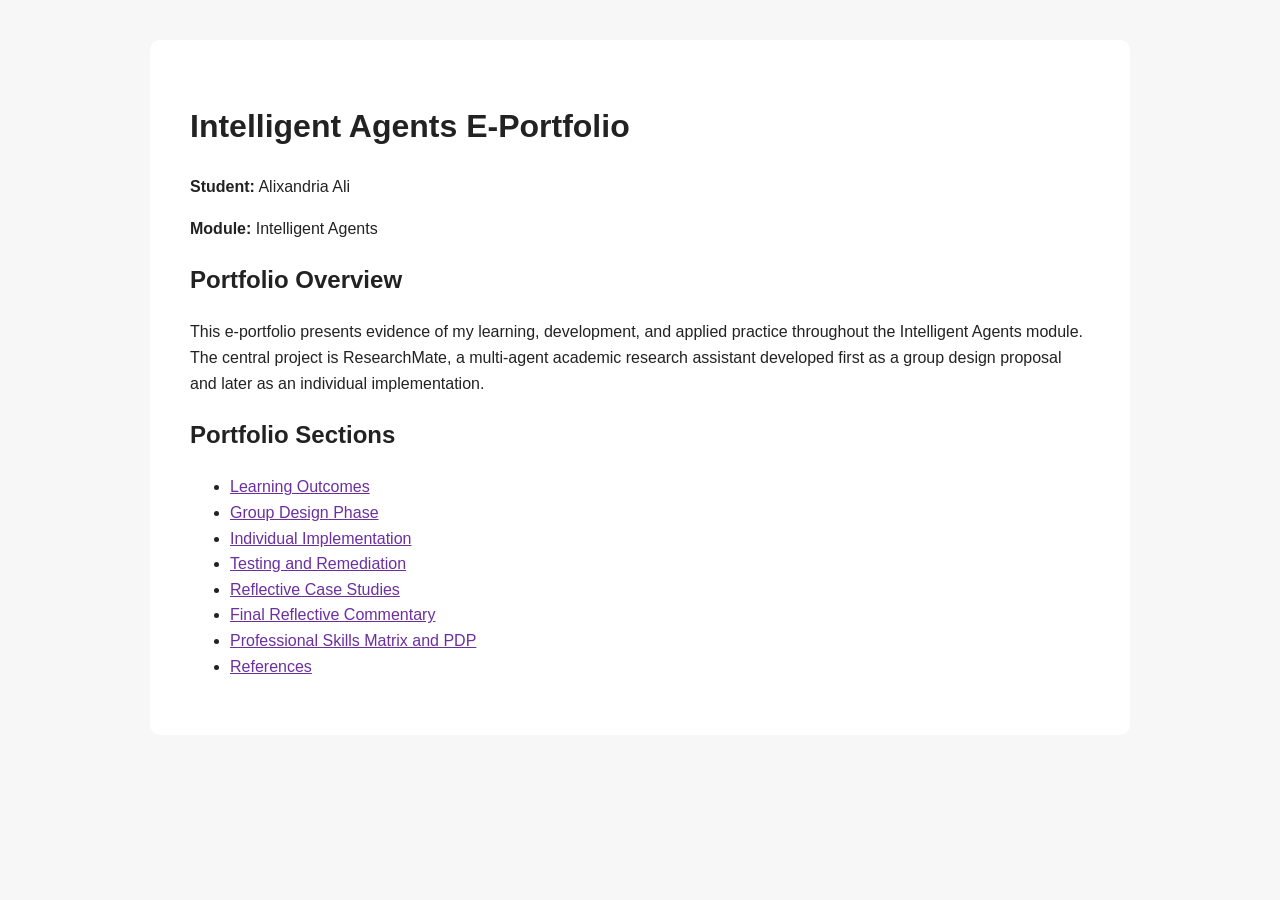
==== index.html @ 06bb1117 "Create Intelligent Agents e-portfolio" ====
﻿<!DOCTYPE html>
<html lang="en">
<head>
  <meta charset="UTF-8">
  <title>Intelligent Agents E-Portfolio | Alixandria Ali</title>
  <link rel="stylesheet" href="style.css">
</head>
<body>
  <main>
    <h1>Intelligent Agents E-Portfolio</h1>
    <p><strong>Student:</strong> Alixandria Ali</p>
    <p><strong>Module:</strong> Intelligent Agents</p>

    <h2>Portfolio Overview</h2>
    <p>
      This e-portfolio presents evidence of my learning, development, and applied practice throughout the Intelligent Agents module.
      The central project is ResearchMate, a multi-agent academic research assistant developed first as a group design proposal and later as an individual implementation.
    </p>

    <h2>Portfolio Sections</h2>
    <ul>
      <li><a href="learning-outcomes.html">Learning Outcomes</a></li>
      <li><a href="group-project.html">Group Design Phase</a></li>
      <li><a href="individual-implementation.html">Individual Implementation</a></li>
      <li><a href="testing-remediation.html">Testing and Remediation</a></li>
      <li><a href="case-studies.html">Reflective Case Studies</a></li>
      <li><a href="reflection.html">Final Reflective Commentary</a></li>
      <li><a href="skills-matrix.html">Professional Skills Matrix and PDP</a></li>
      <li><a href="references.html">References</a></li>
    </ul>
  </main>
</body>
</html>
---- style.css ----
﻿body {
  font-family: Arial, sans-serif;
  line-height: 1.6;
  background: #f7f7f7;
  color: #222;
  margin: 0;
  padding: 0;
}

main {
  max-width: 900px;
  margin: 40px auto;
  background: white;
  padding: 40px;
  border-radius: 10px;
}

h1, h2, h3 {
  color: #222;
}

a {
  color: #6b2fa0;
}

nav {
  margin-bottom: 25px;
}

nav a {
  margin-right: 15px;
}

table {
  border-collapse: collapse;
  width: 100%;
  margin-top: 20px;
}

th, td {
  border: 1px solid #ccc;
  padding: 10px;
  vertical-align: top;
}

th {
  background: #eee;
}
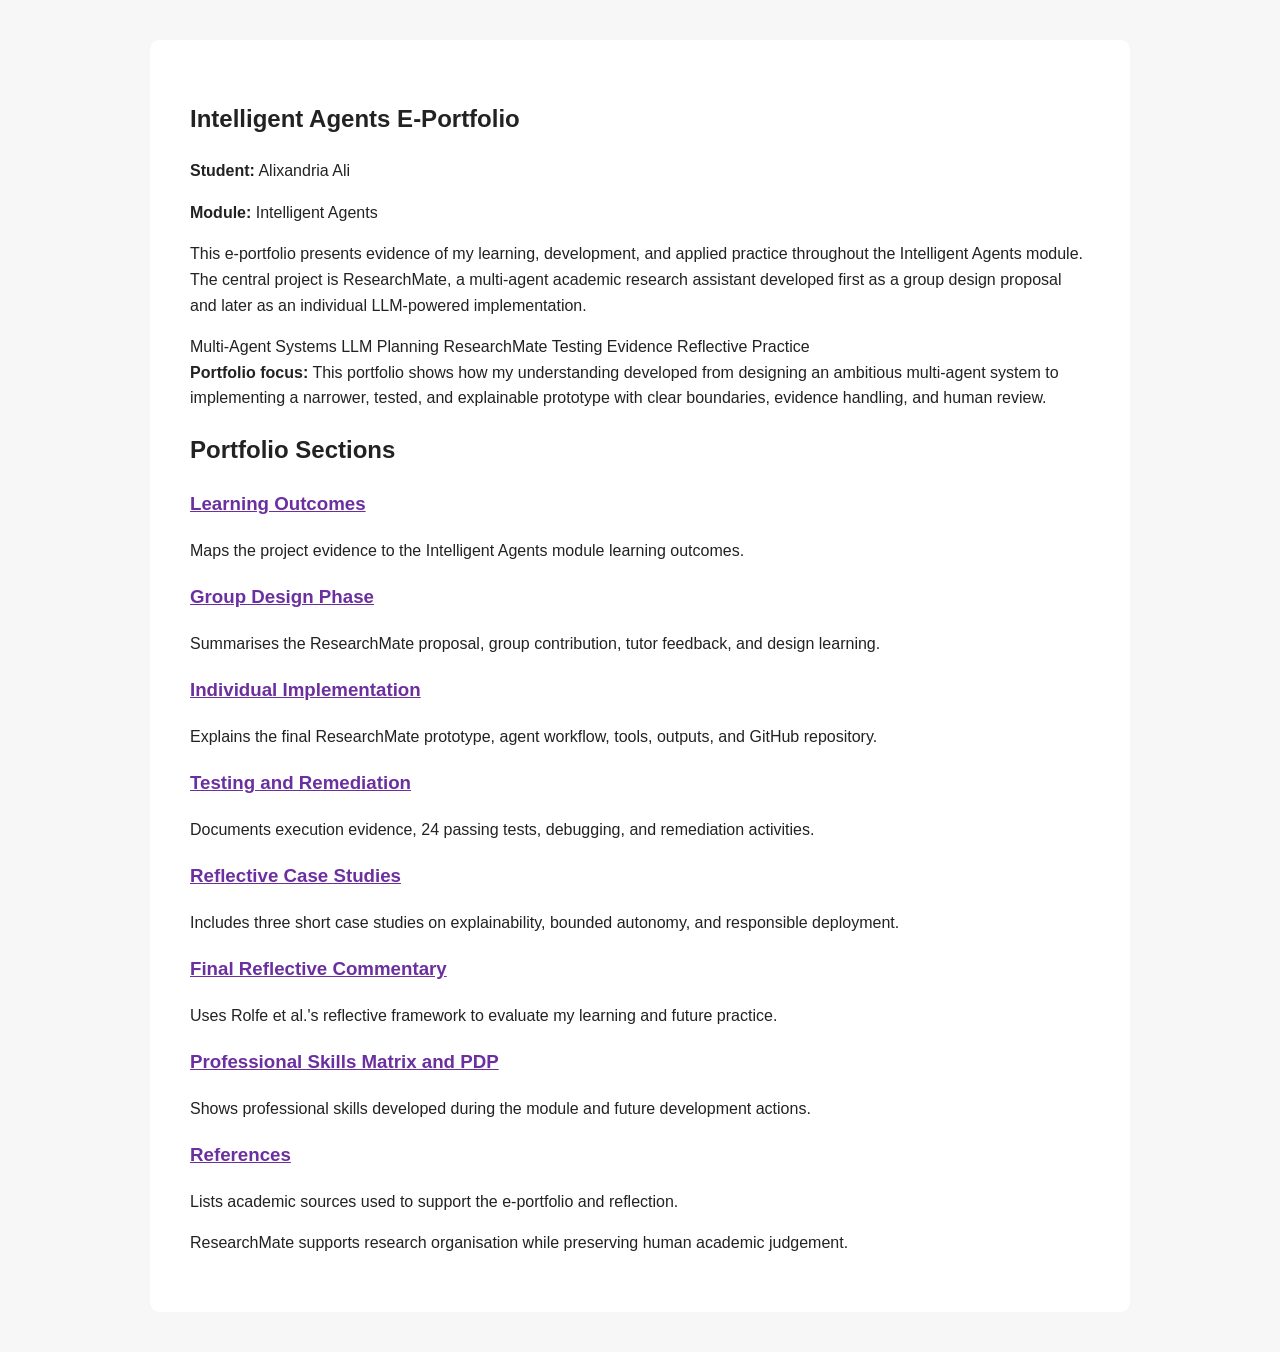
==== commit 35eebd94: "Update e-portfolio homepage" ====
--- a/index.html
+++ b/index.html
@@ -7,27 +7,75 @@
 </head>
 <body>
   <main>
-    <h1>Intelligent Agents E-Portfolio</h1>
-    <p><strong>Student:</strong> Alixandria Ali</p>
-    <p><strong>Module:</strong> Intelligent Agents</p>
+    <section class="hero">
+      <h1>Intelligent Agents E-Portfolio</h1>
+      <p><strong>Student:</strong> Alixandria Ali</p>
+      <p><strong>Module:</strong> Intelligent Agents</p>
+      <p>
+        This e-portfolio presents evidence of my learning, development, and applied practice throughout the Intelligent Agents module.
+        The central project is ResearchMate, a multi-agent academic research assistant developed first as a group design proposal and later as an individual LLM-powered implementation.
+      </p>
 
-    <h2>Portfolio Overview</h2>
-    <p>
-      This e-portfolio presents evidence of my learning, development, and applied practice throughout the Intelligent Agents module.
-      The central project is ResearchMate, a multi-agent academic research assistant developed first as a group design proposal and later as an individual implementation.
-    </p>
+      <div class="badge-row">
+        <span class="badge">Multi-Agent Systems</span>
+        <span class="badge">LLM Planning</span>
+        <span class="badge">ResearchMate</span>
+        <span class="badge">Testing Evidence</span>
+        <span class="badge">Reflective Practice</span>
+      </div>
+    </section>
+
+    <section class="callout">
+      <strong>Portfolio focus:</strong> This portfolio shows how my understanding developed from designing an ambitious multi-agent system to implementing a narrower, tested, and explainable prototype with clear boundaries, evidence handling, and human review.
+    </section>
 
     <h2>Portfolio Sections</h2>
-    <ul>
-      <li><a href="learning-outcomes.html">Learning Outcomes</a></li>
-      <li><a href="group-project.html">Group Design Phase</a></li>
-      <li><a href="individual-implementation.html">Individual Implementation</a></li>
-      <li><a href="testing-remediation.html">Testing and Remediation</a></li>
-      <li><a href="case-studies.html">Reflective Case Studies</a></li>
-      <li><a href="reflection.html">Final Reflective Commentary</a></li>
-      <li><a href="skills-matrix.html">Professional Skills Matrix and PDP</a></li>
-      <li><a href="references.html">References</a></li>
-    </ul>
+
+    <div class="card-grid">
+      <div class="card">
+        <h3><a href="learning-outcomes.html">Learning Outcomes</a></h3>
+        <p>Maps the project evidence to the Intelligent Agents module learning outcomes.</p>
+      </div>
+
+      <div class="card">
+        <h3><a href="group-project.html">Group Design Phase</a></h3>
+        <p>Summarises the ResearchMate proposal, group contribution, tutor feedback, and design learning.</p>
+      </div>
+
+      <div class="card">
+        <h3><a href="individual-implementation.html">Individual Implementation</a></h3>
+        <p>Explains the final ResearchMate prototype, agent workflow, tools, outputs, and GitHub repository.</p>
+      </div>
+
+      <div class="card">
+        <h3><a href="testing-remediation.html">Testing and Remediation</a></h3>
+        <p>Documents execution evidence, 24 passing tests, debugging, and remediation activities.</p>
+      </div>
+
+      <div class="card">
+        <h3><a href="case-studies.html">Reflective Case Studies</a></h3>
+        <p>Includes three short case studies on explainability, bounded autonomy, and responsible deployment.</p>
+      </div>
+
+      <div class="card">
+        <h3><a href="reflection.html">Final Reflective Commentary</a></h3>
+        <p>Uses Rolfe et al.'s reflective framework to evaluate my learning and future practice.</p>
+      </div>
+
+      <div class="card">
+        <h3><a href="skills-matrix.html">Professional Skills Matrix and PDP</a></h3>
+        <p>Shows professional skills developed during the module and future development actions.</p>
+      </div>
+
+      <div class="card">
+        <h3><a href="references.html">References</a></h3>
+        <p>Lists academic sources used to support the e-portfolio and reflection.</p>
+      </div>
+    </div>
+
+    <p class="footer-note">
+      ResearchMate supports research organisation while preserving human academic judgement.
+    </p>
   </main>
 </body>
 </html>
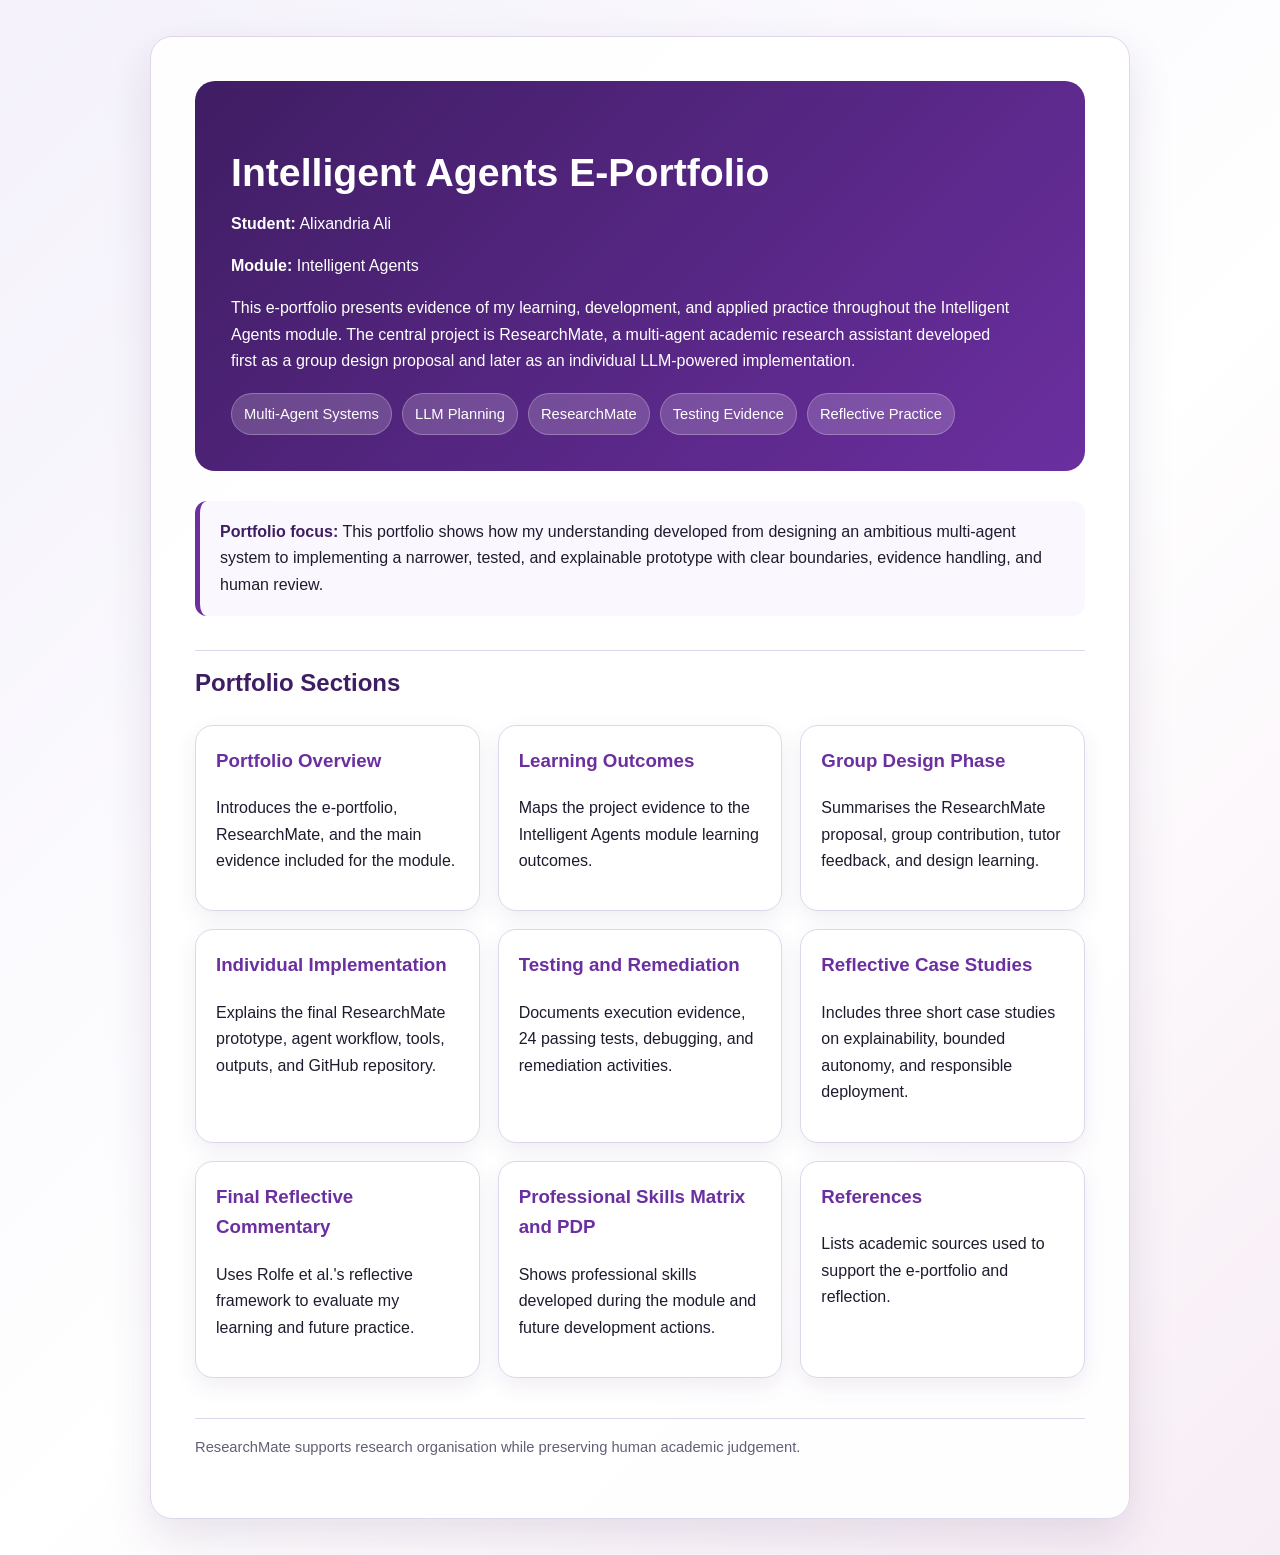
==== commit 3430dfa5: "Add portfolio overview page" ====
--- a/index.html
+++ b/index.html
@@ -32,6 +32,11 @@
     <h2>Portfolio Sections</h2>
 
     <div class="card-grid">
+      <div class="card">
+        <h3><a href="portfolio-overview.html">Portfolio Overview</a></h3>
+        <p>Introduces the e-portfolio, ResearchMate, and the main evidence included for the module.</p>
+      </div>
+
       <div class="card">
         <h3><a href="learning-outcomes.html">Learning Outcomes</a></h3>
         <p>Maps the project evidence to the Intelligent Agents module learning outcomes.</p>
--- a/style.css
+++ b/style.css
@@ -1,48 +1,203 @@
-﻿body {
-  font-family: Arial, sans-serif;
-  line-height: 1.6;
-  background: #f7f7f7;
-  color: #222;
+﻿:root {
+  --bg: #f4f1fb;
+  --card: #ffffff;
+  --text: #1f1b2e;
+  --muted: #655f76;
+  --purple: #6b2fa0;
+  --purple-dark: #3f1d63;
+  --lavender: #e9ddf7;
+  --border: #ded6ea;
+  --accent: #b85c9e;
+}
+
+* {
+  box-sizing: border-box;
+}
+
+body {
+  font-family: Arial, Helvetica, sans-serif;
+  line-height: 1.65;
+  background: linear-gradient(135deg, #f4f1fb 0%, #ffffff 55%, #f7edf5 100%);
+  color: var(--text);
   margin: 0;
   padding: 0;
 }
 
 main {
-  max-width: 900px;
-  margin: 40px auto;
-  background: white;
-  padding: 40px;
-  border-radius: 10px;
-}
-
-h1, h2, h3 {
-  color: #222;
+  max-width: 980px;
+  margin: 36px auto;
+  background: rgba(255, 255, 255, 0.94);
+  padding: 44px;
+  border-radius: 22px;
+  box-shadow: 0 18px 45px rgba(63, 29, 99, 0.12);
+  border: 1px solid var(--border);
+}
+
+h1 {
+  font-size: 2.45rem;
+  line-height: 1.15;
+  color: var(--purple-dark);
+  margin-bottom: 10px;
+}
+
+h2 {
+  color: var(--purple-dark);
+  margin-top: 34px;
+  padding-top: 12px;
+  border-top: 1px solid var(--border);
+}
+
+h3 {
+  color: var(--purple);
+}
+
+p {
+  color: var(--text);
+}
+
+strong {
+  color: var(--purple-dark);
 }
 
 a {
-  color: #6b2fa0;
+  color: var(--purple);
+  font-weight: 600;
+  text-decoration: none;
+}
+
+a:hover {
+  text-decoration: underline;
 }
 
 nav {
-  margin-bottom: 25px;
+  margin-bottom: 28px;
+  background: var(--lavender);
+  padding: 12px 16px;
+  border-radius: 999px;
+  display: inline-block;
 }
 
 nav a {
-  margin-right: 15px;
+  margin-right: 16px;
+}
+
+ul {
+  padding-left: 22px;
+}
+
+li {
+  margin-bottom: 8px;
 }
 
 table {
   border-collapse: collapse;
   width: 100%;
   margin-top: 20px;
+  background: white;
+  border-radius: 12px;
+  overflow: hidden;
 }
 
 th, td {
-  border: 1px solid #ccc;
-  padding: 10px;
+  border: 1px solid var(--border);
+  padding: 12px;
   vertical-align: top;
 }
 
 th {
-  background: #eee;
-}
+  background: var(--lavender);
+  color: var(--purple-dark);
+}
+
+.hero {
+  background: linear-gradient(135deg, var(--purple-dark), var(--purple));
+  color: white;
+  padding: 36px;
+  border-radius: 20px;
+  margin-bottom: 30px;
+}
+
+.hero h1,
+.hero p,
+.hero strong {
+  color: white;
+}
+
+.hero p {
+  max-width: 780px;
+}
+
+.badge-row {
+  display: flex;
+  flex-wrap: wrap;
+  gap: 10px;
+  margin-top: 18px;
+}
+
+.badge {
+  background: rgba(255, 255, 255, 0.18);
+  color: white;
+  padding: 8px 12px;
+  border-radius: 999px;
+  font-size: 0.92rem;
+  border: 1px solid rgba(255, 255, 255, 0.25);
+}
+
+.card-grid {
+  display: grid;
+  grid-template-columns: repeat(auto-fit, minmax(235px, 1fr));
+  gap: 18px;
+  margin-top: 22px;
+}
+
+.card {
+  background: white;
+  border: 1px solid var(--border);
+  border-radius: 18px;
+  padding: 20px;
+  box-shadow: 0 8px 22px rgba(63, 29, 99, 0.08);
+}
+
+.card h3 {
+  margin-top: 0;
+}
+
+.callout {
+  background: #fbf7ff;
+  border-left: 5px solid var(--purple);
+  padding: 18px 20px;
+  border-radius: 12px;
+  margin: 24px 0;
+}
+
+.footer-note {
+  margin-top: 40px;
+  color: var(--muted);
+  font-size: 0.92rem;
+  border-top: 1px solid var(--border);
+  padding-top: 16px;
+}
+
+@media (max-width: 700px) {
+  main {
+    margin: 16px;
+    padding: 24px;
+  }
+
+  h1 {
+    font-size: 2rem;
+  }
+
+  .hero {
+    padding: 24px;
+  }
+
+  nav {
+    border-radius: 16px;
+  }
+
+  nav a {
+    display: block;
+    margin: 6px 0;
+  }
+}
